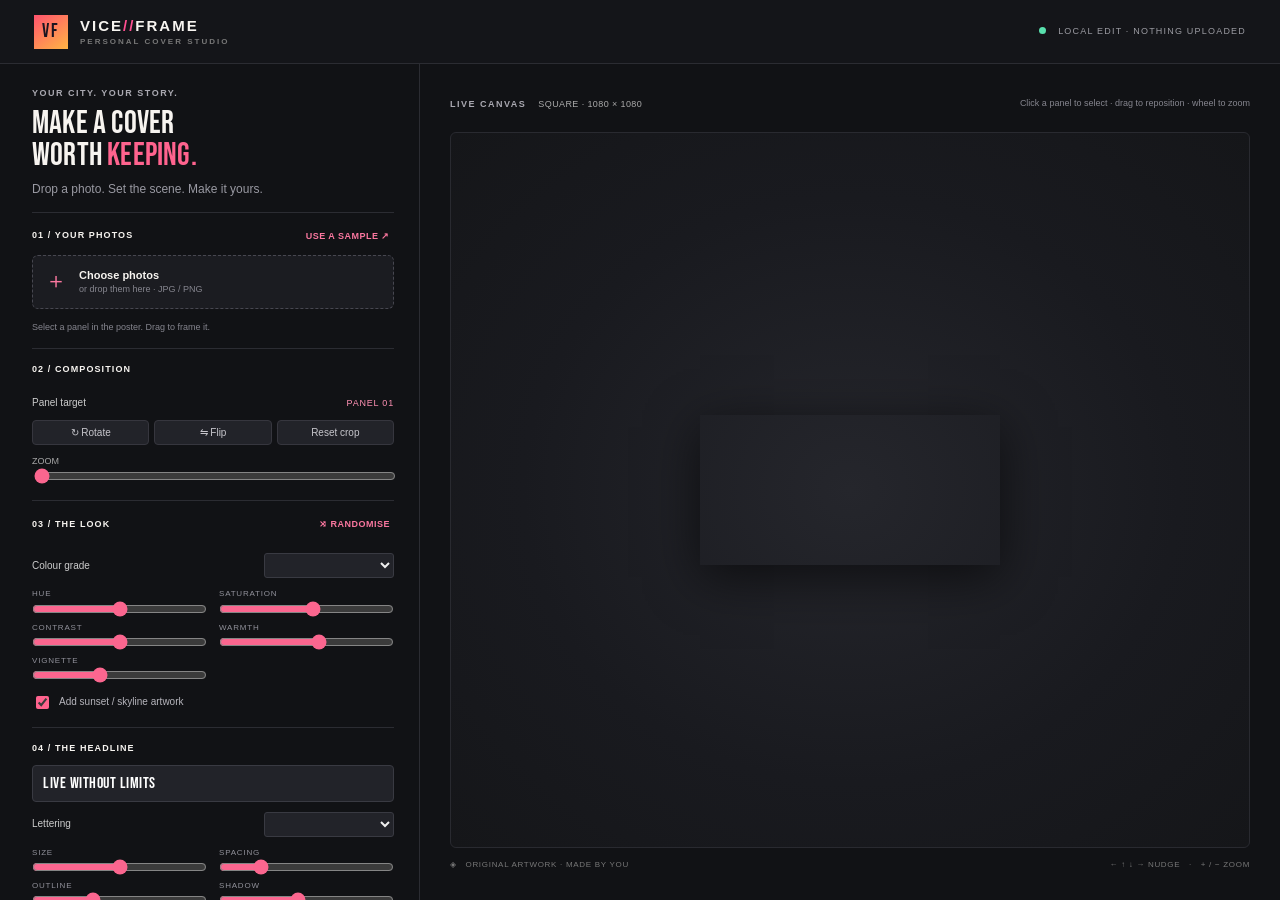
==== app/index.html @ 8dbe3e17 "Build offline Vice Frame cover art studio" ====
<!doctype html>
<html lang="en"><head><meta charset="utf-8"><meta name="viewport" content="width=device-width,initial-scale=1"><title>VICE//FRAME — Cover Studio</title><link rel="stylesheet" href="style.css"><link rel="preload" href="fonts/Anton-Regular.ttf" as="font" type="font/ttf" crossorigin><script type="module" src="src/main.js"></script></head><body><header class="top"><a class="brand"><span class="mark">VF</span><span>VICE<span class="slash">//</span>FRAME<small>PERSONAL COVER STUDIO</small></span></a><div class="topnote"><i></i> LOCAL EDIT · NOTHING UPLOADED</div></header><main class="workspace"><aside class="sidebar"><div class="intro"><div class="eyebrow">YOUR CITY. YOUR STORY.</div><h1>Make a cover<br>worth <em>keeping.</em></h1><p>Drop a photo. Set the scene. Make it yours.</p></div><section class="block photos"><div class="blocktitle"><span>01 / YOUR PHOTOS</span><button id="samples" class="textbtn">USE A SAMPLE ↗</button></div><label class="drop" id="drop"><input id="files" type="file" accept="image/*" multiple><span class="plus">＋</span><span><b>Choose photos</b><small>or drop them here · JPG / PNG</small></span></label><div id="photoList" class="photo-list"></div><div class="tiny">Select a panel in the poster. Drag to frame it.</div></section><section class="block"><div class="blocktitle"><span>02 / COMPOSITION</span></div><div class="seg" id="layouts"></div><div class="row"><label>Panel target</label><span id="selectedName">PANEL 01</span></div><div class="buttonrow"><button id="rotate">↻ Rotate</button><button id="flip">⇋ Flip</button><button id="resetCrop">Reset crop</button></div><label class="sliderlabel">ZOOM <output id="zoomOut"></output><input id="zoom" type="range" min="1" max="3" step=".01" value="1"></label></section><section class="block"><div class="blocktitle"><span>03 / THE LOOK</span><button id="random" class="textbtn">⤨ RANDOMISE</button></div><div id="looks" class="lookgrid"></div><div class="row"><label>Colour grade</label><select id="grade"></select></div><div class="tweakgrid"><label>HUE<input id="hue" type="range" min="-30" max="30" value="0"></label><label>SATURATION<input id="saturation" type="range" min="50" max="180" value="120"></label><label>CONTRAST<input id="contrast" type="range" min="70" max="150" value="110"></label><label>WARMTH<input id="warmth" type="range" min="-50" max="50" value="8"></label><label>VIGNETTE<input id="vignette" type="range" min="0" max="100" value="38"></label></div><label class="check"><input id="decor" type="checkbox" checked> Add sunset / skyline artwork</label></section><section class="block captionblock"><div class="blocktitle"><span>04 / THE HEADLINE</span></div><input id="caption" class="captioninput" value="LIVE WITHOUT LIMITS" maxlength="38" aria-label="Cover caption"><div class="row"><label>Lettering</label><select id="lettering"></select></div><div class="tweakgrid"><label>SIZE<input id="capSize" type="range" min="4" max="14" value="9"></label><label>SPACING<input id="spacing" type="range" min="0" max="14" value="3"></label><label>OUTLINE<input id="outline" type="range" min="0" max="12" value="4"></label><label>SHADOW<input id="shadow" type="range" min="0" max="18" value="8"></label><label>HEIGHT<input id="capY" type="range" min="75" max="96" value="87"></label></div></section><section class="block finalrow"><label>EXPORT SIZE<select id="size"></select></label><button id="download" class="download">↓ &nbsp; DOWNLOAD PNG</button><button id="resetAll" class="reset">Reset everything</button></section></aside><section class="stage"><div class="stagehead"><div><span class="eyebrow">LIVE CANVAS</span><span id="ratio" class="ratio">SQUARE · 1080 × 1080</span></div><div class="hint" id="hint">Click a panel to select · drag to reposition · wheel to zoom</div></div><div class="canvaswrap"><canvas id="poster" aria-label="Poster preview"></canvas><div id="toast" role="status"></div></div><div class="stagefoot"><span>◈ &nbsp; ORIGINAL ARTWORK · MADE BY YOU</span><span>← ↑ ↓ → NUDGE &nbsp; · &nbsp; + / − ZOOM</span></div></section></main></body></html>
---- app/style.css ----
@font-face{font-family:Anton;src:url('fonts/BebasNeue-Regular.ttf')}*{box-sizing:border-box} :root{--bg:#111215;--panel:#191a1f;--line:#2b2c32;--muted:#85858e;--white:#f7f4f0;--pink:#ff4f91;--cyan:#4de4e9}body{margin:0;background:var(--bg);color:var(--white);font:13px/1.4 Inter,Arial,sans-serif}.top{height:64px;border-bottom:1px solid var(--line);display:flex;align-items:center;justify-content:space-between;padding:0 34px;background:#141519}.brand{display:flex;gap:12px;align-items:center;font-weight:900;letter-spacing:2px;font-size:15px}.brand small{display:block;color:#777;font-size:8px;letter-spacing:2px}.mark{display:grid;place-items:center;width:34px;height:34px;background:linear-gradient(145deg,#ff536e,#ffb544);color:#1a1420;font:19px Anton}.slash{color:var(--pink)}.topnote{font-size:9px;letter-spacing:1.2px;color:#9b9ba2}.topnote i{display:inline-block;width:7px;height:7px;background:#58e0ad;border-radius:50%;margin-right:8px}.workspace{display:grid;grid-template-columns:420px 1fr;max-width:1600px;margin:auto;min-height:calc(100vh - 64px)}.sidebar{padding:23px 25px 35px 32px;border-right:1px solid var(--line);height:calc(100vh - 64px);overflow:auto;scrollbar-width:thin;scrollbar-color:#43434a transparent}.intro{padding-bottom:14px}.eyebrow{font-size:9px;color:#aaa9b1;letter-spacing:1.5px;font-weight:700}.intro h1{font:32px/1.02 Anton,sans-serif;letter-spacing:.2px;margin:8px 0}.intro h1 em{font-style:normal;color:#ff638e}.intro p{margin:8px 0 0;color:#9999a2;font-size:12px}.block{padding:14px 0 15px;border-top:1px solid var(--line)}.blocktitle,.row,.stagehead,.stagefoot{display:flex;justify-content:space-between;align-items:center}.blocktitle{font-size:9px;letter-spacing:1.1px;font-weight:800;margin-bottom:10px}.textbtn{border:0;background:none;color:#fa779f;font-size:9px;font-weight:bold;letter-spacing:.5px;padding:4px;cursor:pointer}.drop{height:54px;border:1px dashed #474750;border-radius:6px;display:flex;align-items:center;gap:12px;padding:7px 12px;cursor:pointer;background:#1b1c21}.drop:hover{border-color:#fa779f}.drop input{display:none}.plus{font-size:22px;color:#fa779f}.drop b,.drop small{display:block}.drop b{font-size:11px}.drop small,.tiny{color:#85858e;font-size:9px}.tiny{margin-top:6px}.photo-list{display:flex;gap:5px;flex-wrap:wrap;margin-top:6px}.photo-chip{border:1px solid #404048;background:#23242a;color:#ddd;border-radius:3px;font-size:9px;padding:4px 7px;cursor:pointer}.photo-chip.active{border-color:#ff638e;color:#ff9abb}.seg{display:flex;gap:5px}.seg button,.buttonrow button{border:1px solid #36363e;background:#222329;color:#c7c6cc;border-radius:4px;padding:7px 9px;font-size:10px;cursor:pointer}.seg button{flex:1}.seg button.active{background:#4b2236;border-color:#f16a93;color:#fff}.row{margin:10px 0;color:#ccc;font-size:10px}.row span{font-size:9px;color:#ff91b4;letter-spacing:.8px}.buttonrow{display:flex;gap:5px}.buttonrow button{flex:1;padding:6px 3px}.sliderlabel{display:block;font-size:9px;color:#aaa;margin-top:10px}.sliderlabel output{float:right;color:#ff9abb}input[type=range]{display:block;width:100%;height:14px;accent-color:#fb668f;cursor:pointer}select{border:1px solid #393a42;background:#222329;color:#eee;border-radius:3px;padding:5px 7px;font-size:10px;min-width:130px}.lookgrid{display:grid;grid-template-columns:repeat(4,1fr);gap:5px}.look{height:37px;border:1px solid #393a42;border-radius:4px;color:white;font-size:9px;font-weight:bold;cursor:pointer;text-shadow:0 1px 4px #111}.look.active{outline:1px solid #ff6996}.look:nth-child(1){background:linear-gradient(135deg,#f9a34d,#ef477b,#542d75)}.look:nth-child(2){background:linear-gradient(135deg,#ffa674,#bd5f76,#272d55)}.look:nth-child(3){background:linear-gradient(135deg,#0d2840,#9e3c85,#26c9cf)}.look:nth-child(4){background:linear-gradient(135deg,#a7e246,#ffd34d,#ee4668)}.tweakgrid{display:grid;grid-template-columns:1fr 1fr;gap:4px 12px;margin-top:8px}.tweakgrid label{font-size:8px;color:#91919a;letter-spacing:.8px}.tweakgrid input{margin:2px 0}.check{display:flex;align-items:center;gap:7px;color:#b6b5bc;font-size:10px;margin-top:9px}.check input{accent-color:#ff638e}.captioninput{width:100%;border:1px solid #393a42;background:#222329;color:white;padding:8px 10px;font:16px Anton;letter-spacing:.5px;border-radius:4px}.finalrow{display:grid;grid-template-columns:1fr 1.5fr;gap:8px;align-items:end}.finalrow label{font-size:8px;color:#aaa;letter-spacing:1px}.finalrow select{display:block;margin-top:4px;width:100%}.download{height:34px;border:0;border-radius:4px;background:linear-gradient(100deg,#ff4b85,#ff8d68);color:#170f17;font-size:10px;letter-spacing:.5px;font-weight:900;cursor:pointer}.reset{grid-column:1/-1;justify-self:center;background:none;border:0;color:#777;font-size:9px;cursor:pointer}.stage{padding:22px 30px 18px;display:flex;flex-direction:column;min-width:0}.stagehead{height:34px;margin-bottom:12px}.ratio{margin-left:12px;color:#aaa;font-size:9px;letter-spacing:.4px}.hint{font-size:9px;color:#85858e}.canvaswrap{flex:1;min-height:300px;display:grid;place-items:center;position:relative;background:radial-gradient(ellipse,#25262c 0,#191a1f 58%,#151619 100%);border:1px solid #292a30;border-radius:6px;overflow:hidden;padding:14px}canvas{display:block;max-width:100%;max-height:100%;box-shadow:0 12px 48px #0009;cursor:crosshair}#toast{position:absolute;bottom:20px;left:50%;transform:translateX(-50%);background:#22232a;border:1px solid #444;border-radius:4px;padding:7px 12px;color:#e9d4df;font-size:10px;opacity:0;transition:opacity .2s;pointer-events:none}#toast.show{opacity:1}.stagefoot{height:34px;color:#777;font-size:8px;letter-spacing:.7px}@media(max-width:900px){.workspace{grid-template-columns:360px 1fr}.sidebar{padding:18px}.stage{padding:16px}}@media(max-width:700px){.top{padding:0 15px}.workspace{display:flex;flex-direction:column}.sidebar{height:auto;overflow:visible;border-right:0}.stage{height:70vh;min-height:420px}.topnote{font-size:8px}}
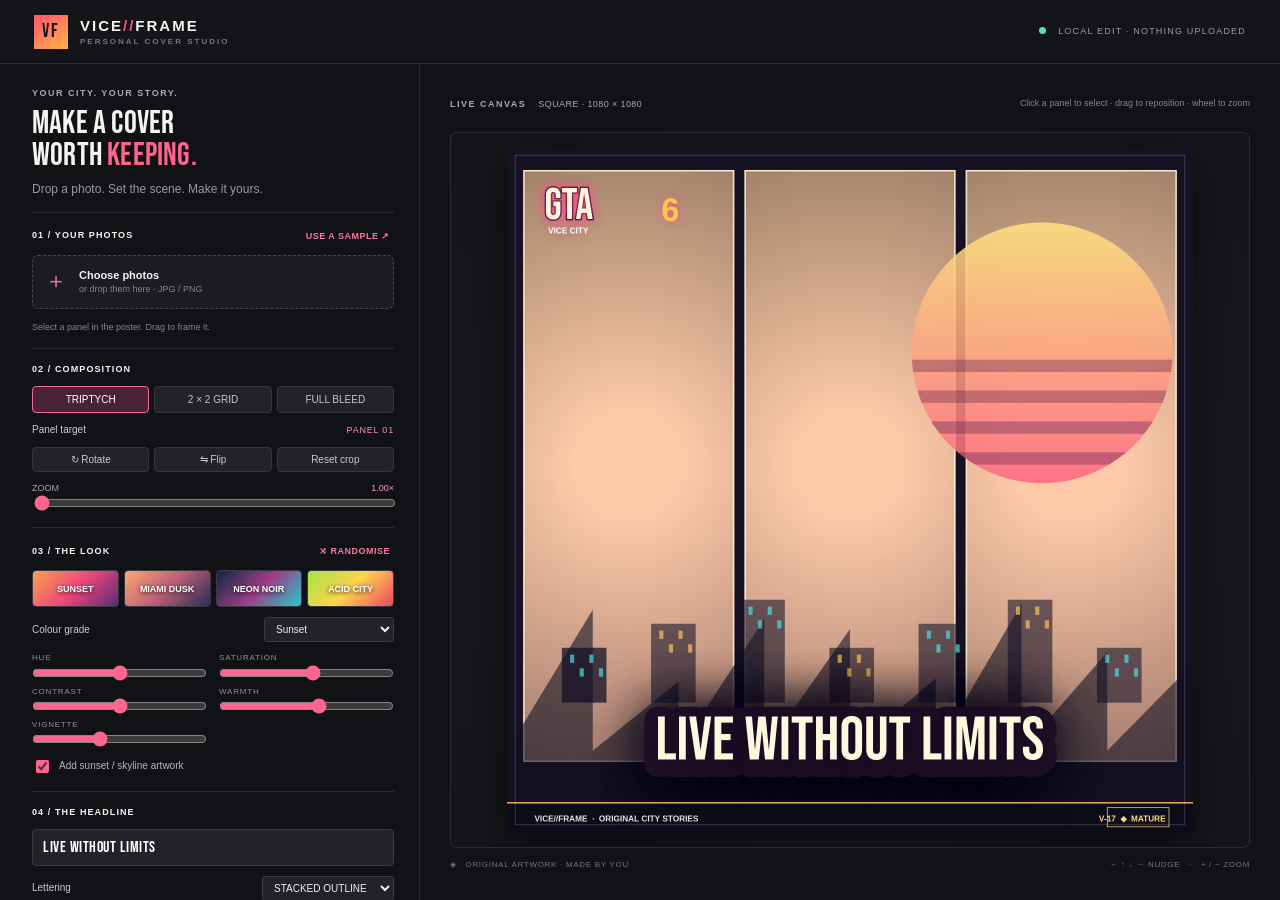
==== commit dcaf21af: "Fix and verify Vice Frame editor" ====
--- a/app/index.html
+++ b/app/index.html
@@ -1,2 +1,191 @@
 <!doctype html>
-<html lang="en"><head><meta charset="utf-8"><meta name="viewport" content="width=device-width,initial-scale=1"><title>VICE//FRAME — Cover Studio</title><link rel="stylesheet" href="style.css"><link rel="preload" href="fonts/Anton-Regular.ttf" as="font" type="font/ttf" crossorigin><script type="module" src="src/main.js"></script></head><body><header class="top"><a class="brand"><span class="mark">VF</span><span>VICE<span class="slash">//</span>FRAME<small>PERSONAL COVER STUDIO</small></span></a><div class="topnote"><i></i> LOCAL EDIT · NOTHING UPLOADED</div></header><main class="workspace"><aside class="sidebar"><div class="intro"><div class="eyebrow">YOUR CITY. YOUR STORY.</div><h1>Make a cover<br>worth <em>keeping.</em></h1><p>Drop a photo. Set the scene. Make it yours.</p></div><section class="block photos"><div class="blocktitle"><span>01 / YOUR PHOTOS</span><button id="samples" class="textbtn">USE A SAMPLE ↗</button></div><label class="drop" id="drop"><input id="files" type="file" accept="image/*" multiple><span class="plus">＋</span><span><b>Choose photos</b><small>or drop them here · JPG / PNG</small></span></label><div id="photoList" class="photo-list"></div><div class="tiny">Select a panel in the poster. Drag to frame it.</div></section><section class="block"><div class="blocktitle"><span>02 / COMPOSITION</span></div><div class="seg" id="layouts"></div><div class="row"><label>Panel target</label><span id="selectedName">PANEL 01</span></div><div class="buttonrow"><button id="rotate">↻ Rotate</button><button id="flip">⇋ Flip</button><button id="resetCrop">Reset crop</button></div><label class="sliderlabel">ZOOM <output id="zoomOut"></output><input id="zoom" type="range" min="1" max="3" step=".01" value="1"></label></section><section class="block"><div class="blocktitle"><span>03 / THE LOOK</span><button id="random" class="textbtn">⤨ RANDOMISE</button></div><div id="looks" class="lookgrid"></div><div class="row"><label>Colour grade</label><select id="grade"></select></div><div class="tweakgrid"><label>HUE<input id="hue" type="range" min="-30" max="30" value="0"></label><label>SATURATION<input id="saturation" type="range" min="50" max="180" value="120"></label><label>CONTRAST<input id="contrast" type="range" min="70" max="150" value="110"></label><label>WARMTH<input id="warmth" type="range" min="-50" max="50" value="8"></label><label>VIGNETTE<input id="vignette" type="range" min="0" max="100" value="38"></label></div><label class="check"><input id="decor" type="checkbox" checked> Add sunset / skyline artwork</label></section><section class="block captionblock"><div class="blocktitle"><span>04 / THE HEADLINE</span></div><input id="caption" class="captioninput" value="LIVE WITHOUT LIMITS" maxlength="38" aria-label="Cover caption"><div class="row"><label>Lettering</label><select id="lettering"></select></div><div class="tweakgrid"><label>SIZE<input id="capSize" type="range" min="4" max="14" value="9"></label><label>SPACING<input id="spacing" type="range" min="0" max="14" value="3"></label><label>OUTLINE<input id="outline" type="range" min="0" max="12" value="4"></label><label>SHADOW<input id="shadow" type="range" min="0" max="18" value="8"></label><label>HEIGHT<input id="capY" type="range" min="75" max="96" value="87"></label></div></section><section class="block finalrow"><label>EXPORT SIZE<select id="size"></select></label><button id="download" class="download">↓ &nbsp; DOWNLOAD PNG</button><button id="resetAll" class="reset">Reset everything</button></section></aside><section class="stage"><div class="stagehead"><div><span class="eyebrow">LIVE CANVAS</span><span id="ratio" class="ratio">SQUARE · 1080 × 1080</span></div><div class="hint" id="hint">Click a panel to select · drag to reposition · wheel to zoom</div></div><div class="canvaswrap"><canvas id="poster" aria-label="Poster preview"></canvas><div id="toast" role="status"></div></div><div class="stagefoot"><span>◈ &nbsp; ORIGINAL ARTWORK · MADE BY YOU</span><span>← ↑ ↓ → NUDGE &nbsp; · &nbsp; + / − ZOOM</span></div></section></main></body></html>+<html lang="en">
+  <head>
+    <meta charset="utf-8" />
+    <meta name="viewport" content="width=device-width,initial-scale=1" />
+    <title>VICE//FRAME — Cover Studio</title>
+    <link rel="stylesheet" href="style.css" />
+    <script type="module" src="src/main.js"></script>
+  </head>
+  <body>
+    <header class="top">
+      <a class="brand"
+        ><span class="mark">VF</span
+        ><span
+          >VICE<span class="slash">//</span>FRAME<small
+            >PERSONAL COVER STUDIO</small
+          ></span
+        ></a
+      >
+      <div class="topnote"><i></i> LOCAL EDIT · NOTHING UPLOADED</div>
+    </header>
+    <main class="workspace">
+      <aside class="sidebar">
+        <div class="intro">
+          <div class="eyebrow">YOUR CITY. YOUR STORY.</div>
+          <h1>Make a cover<br />worth <em>keeping.</em></h1>
+          <p>Drop a photo. Set the scene. Make it yours.</p>
+        </div>
+        <section class="block photos">
+          <div class="blocktitle">
+            <span>01 / YOUR PHOTOS</span
+            ><button id="samples" class="textbtn">USE A SAMPLE ↗</button>
+          </div>
+          <label class="drop" id="drop"
+            ><input id="files" type="file" accept="image/*" multiple /><span
+              class="plus"
+              >＋</span
+            ><span
+              ><b>Choose photos</b
+              ><small>or drop them here · JPG / PNG</small></span
+            ></label
+          >
+          <div id="photoList" class="photo-list"></div>
+          <div class="tiny">
+            Select a panel in the poster. Drag to frame it.
+          </div>
+        </section>
+        <section class="block">
+          <div class="blocktitle"><span>02 / COMPOSITION</span></div>
+          <div class="seg" id="layouts"></div>
+          <div class="row">
+            <label>Panel target</label><span id="selectedName">PANEL 01</span>
+          </div>
+          <div class="buttonrow">
+            <button id="rotate">↻ Rotate</button
+            ><button id="flip">⇋ Flip</button
+            ><button id="resetCrop">Reset crop</button>
+          </div>
+          <label class="sliderlabel"
+            >ZOOM <output id="zoomOut"></output
+            ><input id="zoom" type="range" min="1" max="3" step=".01" value="1"
+          /></label>
+        </section>
+        <section class="block">
+          <div class="blocktitle">
+            <span>03 / THE LOOK</span
+            ><button id="random" class="textbtn">⤨ RANDOMISE</button>
+          </div>
+          <div id="looks" class="lookgrid"></div>
+          <div class="row">
+            <label>Colour grade</label
+            ><select id="grade"></select>
+          </div>
+          <div class="tweakgrid">
+            <label
+              >HUE<input
+                id="hue"
+                type="range"
+                min="-30"
+                max="30"
+                value="0" /></label
+            ><label
+              >SATURATION<input
+                id="saturation"
+                type="range"
+                min="50"
+                max="180"
+                value="120" /></label
+            ><label
+              >CONTRAST<input
+                id="contrast"
+                type="range"
+                min="70"
+                max="150"
+                value="110" /></label
+            ><label
+              >WARMTH<input
+                id="warmth"
+                type="range"
+                min="-50"
+                max="50"
+                value="8" /></label
+            ><label
+              >VIGNETTE<input
+                id="vignette"
+                type="range"
+                min="0"
+                max="100"
+                value="38"
+            /></label>
+          </div>
+          <label class="check"
+            ><input id="decor" type="checkbox" checked /> Add sunset / skyline
+            artwork</label
+          >
+        </section>
+        <section class="block captionblock">
+          <div class="blocktitle"><span>04 / THE HEADLINE</span></div>
+          <input
+            id="caption"
+            class="captioninput"
+            value="LIVE WITHOUT LIMITS"
+            maxlength="38"
+            aria-label="Cover caption"
+          />
+          <div class="row">
+            <label>Lettering</label
+            ><select id="lettering"></select>
+          </div>
+          <div class="tweakgrid">
+            <label
+              >SIZE<input
+                id="capSize"
+                type="range"
+                min="4"
+                max="14"
+                value="9" /></label
+            ><label
+              >SPACING<input
+                id="spacing"
+                type="range"
+                min="0"
+                max="14"
+                value="3" /></label
+            ><label
+              >OUTLINE<input
+                id="outline"
+                type="range"
+                min="0"
+                max="12"
+                value="4" /></label
+            ><label
+              >SHADOW<input
+                id="shadow"
+                type="range"
+                min="0"
+                max="18"
+                value="8" /></label
+            ><label
+              >HEIGHT<input id="capY" type="range" min="75" max="96" value="87"
+            /></label>
+          </div>
+        </section>
+        <section class="block finalrow">
+          <label>EXPORT SIZE<select id="size"></select></label
+          ><button id="download" class="download">↓ &nbsp; DOWNLOAD PNG</button
+          ><button id="resetAll" class="reset">Reset everything</button>
+        </section>
+      </aside>
+      <section class="stage">
+        <div class="stagehead">
+          <div>
+            <span class="eyebrow">LIVE CANVAS</span
+            ><span id="ratio" class="ratio">SQUARE · 1080 × 1080</span>
+          </div>
+          <div class="hint" id="hint">
+            Click a panel to select · drag to reposition · wheel to zoom
+          </div>
+        </div>
+        <div class="canvaswrap">
+          <canvas id="poster" aria-label="Poster preview"></canvas>
+          <div id="toast" role="status"></div>
+        </div>
+        <div class="stagefoot">
+          <span>◈ &nbsp; ORIGINAL ARTWORK · MADE BY YOU</span
+          ><span>← ↑ ↓ → NUDGE &nbsp; · &nbsp; + / − ZOOM</span>
+        </div>
+      </section>
+    </main>
+  </body>
+</html>
--- a/app/style.css
+++ b/app/style.css
@@ -1 +1,458 @@
-@font-face{font-family:Anton;src:url('fonts/BebasNeue-Regular.ttf')}*{box-sizing:border-box} :root{--bg:#111215;--panel:#191a1f;--line:#2b2c32;--muted:#85858e;--white:#f7f4f0;--pink:#ff4f91;--cyan:#4de4e9}body{margin:0;background:var(--bg);color:var(--white);font:13px/1.4 Inter,Arial,sans-serif}.top{height:64px;border-bottom:1px solid var(--line);display:flex;align-items:center;justify-content:space-between;padding:0 34px;background:#141519}.brand{display:flex;gap:12px;align-items:center;font-weight:900;letter-spacing:2px;font-size:15px}.brand small{display:block;color:#777;font-size:8px;letter-spacing:2px}.mark{display:grid;place-items:center;width:34px;height:34px;background:linear-gradient(145deg,#ff536e,#ffb544);color:#1a1420;font:19px Anton}.slash{color:var(--pink)}.topnote{font-size:9px;letter-spacing:1.2px;color:#9b9ba2}.topnote i{display:inline-block;width:7px;height:7px;background:#58e0ad;border-radius:50%;margin-right:8px}.workspace{display:grid;grid-template-columns:420px 1fr;max-width:1600px;margin:auto;min-height:calc(100vh - 64px)}.sidebar{padding:23px 25px 35px 32px;border-right:1px solid var(--line);height:calc(100vh - 64px);overflow:auto;scrollbar-width:thin;scrollbar-color:#43434a transparent}.intro{padding-bottom:14px}.eyebrow{font-size:9px;color:#aaa9b1;letter-spacing:1.5px;font-weight:700}.intro h1{font:32px/1.02 Anton,sans-serif;letter-spacing:.2px;margin:8px 0}.intro h1 em{font-style:normal;color:#ff638e}.intro p{margin:8px 0 0;color:#9999a2;font-size:12px}.block{padding:14px 0 15px;border-top:1px solid var(--line)}.blocktitle,.row,.stagehead,.stagefoot{display:flex;justify-content:space-between;align-items:center}.blocktitle{font-size:9px;letter-spacing:1.1px;font-weight:800;margin-bottom:10px}.textbtn{border:0;background:none;color:#fa779f;font-size:9px;font-weight:bold;letter-spacing:.5px;padding:4px;cursor:pointer}.drop{height:54px;border:1px dashed #474750;border-radius:6px;display:flex;align-items:center;gap:12px;padding:7px 12px;cursor:pointer;background:#1b1c21}.drop:hover{border-color:#fa779f}.drop input{display:none}.plus{font-size:22px;color:#fa779f}.drop b,.drop small{display:block}.drop b{font-size:11px}.drop small,.tiny{color:#85858e;font-size:9px}.tiny{margin-top:6px}.photo-list{display:flex;gap:5px;flex-wrap:wrap;margin-top:6px}.photo-chip{border:1px solid #404048;background:#23242a;color:#ddd;border-radius:3px;font-size:9px;padding:4px 7px;cursor:pointer}.photo-chip.active{border-color:#ff638e;color:#ff9abb}.seg{display:flex;gap:5px}.seg button,.buttonrow button{border:1px solid #36363e;background:#222329;color:#c7c6cc;border-radius:4px;padding:7px 9px;font-size:10px;cursor:pointer}.seg button{flex:1}.seg button.active{background:#4b2236;border-color:#f16a93;color:#fff}.row{margin:10px 0;color:#ccc;font-size:10px}.row span{font-size:9px;color:#ff91b4;letter-spacing:.8px}.buttonrow{display:flex;gap:5px}.buttonrow button{flex:1;padding:6px 3px}.sliderlabel{display:block;font-size:9px;color:#aaa;margin-top:10px}.sliderlabel output{float:right;color:#ff9abb}input[type=range]{display:block;width:100%;height:14px;accent-color:#fb668f;cursor:pointer}select{border:1px solid #393a42;background:#222329;color:#eee;border-radius:3px;padding:5px 7px;font-size:10px;min-width:130px}.lookgrid{display:grid;grid-template-columns:repeat(4,1fr);gap:5px}.look{height:37px;border:1px solid #393a42;border-radius:4px;color:white;font-size:9px;font-weight:bold;cursor:pointer;text-shadow:0 1px 4px #111}.look.active{outline:1px solid #ff6996}.look:nth-child(1){background:linear-gradient(135deg,#f9a34d,#ef477b,#542d75)}.look:nth-child(2){background:linear-gradient(135deg,#ffa674,#bd5f76,#272d55)}.look:nth-child(3){background:linear-gradient(135deg,#0d2840,#9e3c85,#26c9cf)}.look:nth-child(4){background:linear-gradient(135deg,#a7e246,#ffd34d,#ee4668)}.tweakgrid{display:grid;grid-template-columns:1fr 1fr;gap:4px 12px;margin-top:8px}.tweakgrid label{font-size:8px;color:#91919a;letter-spacing:.8px}.tweakgrid input{margin:2px 0}.check{display:flex;align-items:center;gap:7px;color:#b6b5bc;font-size:10px;margin-top:9px}.check input{accent-color:#ff638e}.captioninput{width:100%;border:1px solid #393a42;background:#222329;color:white;padding:8px 10px;font:16px Anton;letter-spacing:.5px;border-radius:4px}.finalrow{display:grid;grid-template-columns:1fr 1.5fr;gap:8px;align-items:end}.finalrow label{font-size:8px;color:#aaa;letter-spacing:1px}.finalrow select{display:block;margin-top:4px;width:100%}.download{height:34px;border:0;border-radius:4px;background:linear-gradient(100deg,#ff4b85,#ff8d68);color:#170f17;font-size:10px;letter-spacing:.5px;font-weight:900;cursor:pointer}.reset{grid-column:1/-1;justify-self:center;background:none;border:0;color:#777;font-size:9px;cursor:pointer}.stage{padding:22px 30px 18px;display:flex;flex-direction:column;min-width:0}.stagehead{height:34px;margin-bottom:12px}.ratio{margin-left:12px;color:#aaa;font-size:9px;letter-spacing:.4px}.hint{font-size:9px;color:#85858e}.canvaswrap{flex:1;min-height:300px;display:grid;place-items:center;position:relative;background:radial-gradient(ellipse,#25262c 0,#191a1f 58%,#151619 100%);border:1px solid #292a30;border-radius:6px;overflow:hidden;padding:14px}canvas{display:block;max-width:100%;max-height:100%;box-shadow:0 12px 48px #0009;cursor:crosshair}#toast{position:absolute;bottom:20px;left:50%;transform:translateX(-50%);background:#22232a;border:1px solid #444;border-radius:4px;padding:7px 12px;color:#e9d4df;font-size:10px;opacity:0;transition:opacity .2s;pointer-events:none}#toast.show{opacity:1}.stagefoot{height:34px;color:#777;font-size:8px;letter-spacing:.7px}@media(max-width:900px){.workspace{grid-template-columns:360px 1fr}.sidebar{padding:18px}.stage{padding:16px}}@media(max-width:700px){.top{padding:0 15px}.workspace{display:flex;flex-direction:column}.sidebar{height:auto;overflow:visible;border-right:0}.stage{height:70vh;min-height:420px}.topnote{font-size:8px}}+@font-face {
+  font-family: Anton;
+  src: url("fonts/BebasNeue-Regular.ttf");
+}
+* {
+  box-sizing: border-box;
+}
+:root {
+  --bg: #111215;
+  --panel: #191a1f;
+  --line: #2b2c32;
+  --muted: #85858e;
+  --white: #f7f4f0;
+  --pink: #ff4f91;
+  --cyan: #4de4e9;
+}
+body {
+  margin: 0;
+  background: var(--bg);
+  color: var(--white);
+  font:
+    13px/1.4 Inter,
+    Arial,
+    sans-serif;
+}
+.top {
+  height: 64px;
+  border-bottom: 1px solid var(--line);
+  display: flex;
+  align-items: center;
+  justify-content: space-between;
+  padding: 0 34px;
+  background: #141519;
+}
+.brand {
+  display: flex;
+  gap: 12px;
+  align-items: center;
+  font-weight: 900;
+  letter-spacing: 2px;
+  font-size: 15px;
+}
+.brand small {
+  display: block;
+  color: #777;
+  font-size: 8px;
+  letter-spacing: 2px;
+}
+.mark {
+  display: grid;
+  place-items: center;
+  width: 34px;
+  height: 34px;
+  background: linear-gradient(145deg, #ff536e, #ffb544);
+  color: #1a1420;
+  font: 19px Anton;
+}
+.slash {
+  color: var(--pink);
+}
+.topnote {
+  font-size: 9px;
+  letter-spacing: 1.2px;
+  color: #9b9ba2;
+}
+.topnote i {
+  display: inline-block;
+  width: 7px;
+  height: 7px;
+  background: #58e0ad;
+  border-radius: 50%;
+  margin-right: 8px;
+}
+.workspace {
+  display: grid;
+  grid-template-columns: 420px 1fr;
+  max-width: 1600px;
+  margin: auto;
+  min-height: calc(100vh - 64px);
+}
+.sidebar {
+  padding: 23px 25px 35px 32px;
+  border-right: 1px solid var(--line);
+  height: calc(100vh - 64px);
+  overflow: auto;
+  scrollbar-width: thin;
+  scrollbar-color: #43434a transparent;
+}
+.intro {
+  padding-bottom: 14px;
+}
+.eyebrow {
+  font-size: 9px;
+  color: #aaa9b1;
+  letter-spacing: 1.5px;
+  font-weight: 700;
+}
+.intro h1 {
+  font:
+    32px/1.02 Anton,
+    sans-serif;
+  letter-spacing: 0.2px;
+  margin: 8px 0;
+}
+.intro h1 em {
+  font-style: normal;
+  color: #ff638e;
+}
+.intro p {
+  margin: 8px 0 0;
+  color: #9999a2;
+  font-size: 12px;
+}
+.block {
+  padding: 14px 0 15px;
+  border-top: 1px solid var(--line);
+}
+.blocktitle,
+.row,
+.stagehead,
+.stagefoot {
+  display: flex;
+  justify-content: space-between;
+  align-items: center;
+}
+.blocktitle {
+  font-size: 9px;
+  letter-spacing: 1.1px;
+  font-weight: 800;
+  margin-bottom: 10px;
+}
+.textbtn {
+  border: 0;
+  background: none;
+  color: #fa779f;
+  font-size: 9px;
+  font-weight: bold;
+  letter-spacing: 0.5px;
+  padding: 4px;
+  cursor: pointer;
+}
+.drop {
+  height: 54px;
+  border: 1px dashed #474750;
+  border-radius: 6px;
+  display: flex;
+  align-items: center;
+  gap: 12px;
+  padding: 7px 12px;
+  cursor: pointer;
+  background: #1b1c21;
+}
+.drop:hover {
+  border-color: #fa779f;
+}
+.drop input {
+  display: none;
+}
+.plus {
+  font-size: 22px;
+  color: #fa779f;
+}
+.drop b,
+.drop small {
+  display: block;
+}
+.drop b {
+  font-size: 11px;
+}
+.drop small,
+.tiny {
+  color: #85858e;
+  font-size: 9px;
+}
+.tiny {
+  margin-top: 6px;
+}
+.photo-list {
+  display: flex;
+  gap: 5px;
+  flex-wrap: wrap;
+  margin-top: 6px;
+}
+.photo-chip {
+  border: 1px solid #404048;
+  background: #23242a;
+  color: #ddd;
+  border-radius: 3px;
+  font-size: 9px;
+  padding: 4px 7px;
+  cursor: pointer;
+}
+.photo-chip.active {
+  border-color: #ff638e;
+  color: #ff9abb;
+}
+.seg {
+  display: flex;
+  gap: 5px;
+}
+.seg button,
+.buttonrow button {
+  border: 1px solid #36363e;
+  background: #222329;
+  color: #c7c6cc;
+  border-radius: 4px;
+  padding: 7px 9px;
+  font-size: 10px;
+  cursor: pointer;
+}
+.seg button {
+  flex: 1;
+}
+.seg button.active {
+  background: #4b2236;
+  border-color: #f16a93;
+  color: #fff;
+}
+.row {
+  margin: 10px 0;
+  color: #ccc;
+  font-size: 10px;
+}
+.row span {
+  font-size: 9px;
+  color: #ff91b4;
+  letter-spacing: 0.8px;
+}
+.buttonrow {
+  display: flex;
+  gap: 5px;
+}
+.buttonrow button {
+  flex: 1;
+  padding: 6px 3px;
+}
+.sliderlabel {
+  display: block;
+  font-size: 9px;
+  color: #aaa;
+  margin-top: 10px;
+}
+.sliderlabel output {
+  float: right;
+  color: #ff9abb;
+}
+input[type="range"] {
+  display: block;
+  width: 100%;
+  height: 14px;
+  accent-color: #fb668f;
+  cursor: pointer;
+}
+select {
+  border: 1px solid #393a42;
+  background: #222329;
+  color: #eee;
+  border-radius: 3px;
+  padding: 5px 7px;
+  font-size: 10px;
+  min-width: 130px;
+}
+.lookgrid {
+  display: grid;
+  grid-template-columns: repeat(4, 1fr);
+  gap: 5px;
+}
+.look {
+  height: 37px;
+  border: 1px solid #393a42;
+  border-radius: 4px;
+  color: white;
+  font-size: 9px;
+  font-weight: bold;
+  cursor: pointer;
+  text-shadow: 0 1px 4px #111;
+}
+.look.active {
+  outline: 1px solid #ff6996;
+}
+.look:nth-child(1) {
+  background: linear-gradient(135deg, #f9a34d, #ef477b, #542d75);
+}
+.look:nth-child(2) {
+  background: linear-gradient(135deg, #ffa674, #bd5f76, #272d55);
+}
+.look:nth-child(3) {
+  background: linear-gradient(135deg, #0d2840, #9e3c85, #26c9cf);
+}
+.look:nth-child(4) {
+  background: linear-gradient(135deg, #a7e246, #ffd34d, #ee4668);
+}
+.tweakgrid {
+  display: grid;
+  grid-template-columns: 1fr 1fr;
+  gap: 4px 12px;
+  margin-top: 8px;
+}
+.tweakgrid label {
+  font-size: 8px;
+  color: #91919a;
+  letter-spacing: 0.8px;
+}
+.tweakgrid input {
+  margin: 2px 0;
+}
+.check {
+  display: flex;
+  align-items: center;
+  gap: 7px;
+  color: #b6b5bc;
+  font-size: 10px;
+  margin-top: 9px;
+}
+.check input {
+  accent-color: #ff638e;
+}
+.captioninput {
+  width: 100%;
+  border: 1px solid #393a42;
+  background: #222329;
+  color: white;
+  padding: 8px 10px;
+  font: 16px Anton;
+  letter-spacing: 0.5px;
+  border-radius: 4px;
+}
+.finalrow {
+  display: grid;
+  grid-template-columns: 1fr 1.5fr;
+  gap: 8px;
+  align-items: end;
+}
+.finalrow label {
+  font-size: 8px;
+  color: #aaa;
+  letter-spacing: 1px;
+}
+.finalrow select {
+  display: block;
+  margin-top: 4px;
+  width: 100%;
+}
+.download {
+  height: 34px;
+  border: 0;
+  border-radius: 4px;
+  background: linear-gradient(100deg, #ff4b85, #ff8d68);
+  color: #170f17;
+  font-size: 10px;
+  letter-spacing: 0.5px;
+  font-weight: 900;
+  cursor: pointer;
+}
+.reset {
+  grid-column: 1/-1;
+  justify-self: center;
+  background: none;
+  border: 0;
+  color: #777;
+  font-size: 9px;
+  cursor: pointer;
+}
+.stage {
+  padding: 22px 30px 18px;
+  display: flex;
+  flex-direction: column;
+  min-width: 0;
+}
+.stagehead {
+  height: 34px;
+  margin-bottom: 12px;
+}
+.ratio {
+  margin-left: 12px;
+  color: #aaa;
+  font-size: 9px;
+  letter-spacing: 0.4px;
+}
+.hint {
+  font-size: 9px;
+  color: #85858e;
+}
+.canvaswrap {
+  flex: 1;
+  min-height: 300px;
+  display: grid;
+  place-items: center;
+  position: relative;
+  background: radial-gradient(ellipse, #25262c 0, #191a1f 58%, #151619 100%);
+  border: 1px solid #292a30;
+  border-radius: 6px;
+  overflow: hidden;
+  padding: 14px;
+}
+canvas {
+  display: block;
+  max-width: 100%;
+  max-height: 100%;
+  box-shadow: 0 12px 48px #0009;
+  cursor: crosshair;
+}
+#toast {
+  position: absolute;
+  bottom: 20px;
+  left: 50%;
+  transform: translateX(-50%);
+  background: #22232a;
+  border: 1px solid #444;
+  border-radius: 4px;
+  padding: 7px 12px;
+  color: #e9d4df;
+  font-size: 10px;
+  opacity: 0;
+  transition: opacity 0.2s;
+  pointer-events: none;
+}
+#toast.show {
+  opacity: 1;
+}
+.stagefoot {
+  height: 34px;
+  color: #777;
+  font-size: 8px;
+  letter-spacing: 0.7px;
+}
+@media (max-width: 900px) {
+  .workspace {
+    grid-template-columns: 360px 1fr;
+  }
+  .sidebar {
+    padding: 18px;
+  }
+  .stage {
+    padding: 16px;
+  }
+}
+@media (max-width: 700px) {
+  .top {
+    padding: 0 15px;
+  }
+  .workspace {
+    display: flex;
+    flex-direction: column;
+  }
+  .sidebar {
+    height: auto;
+    overflow: visible;
+    border-right: 0;
+  }
+  .stage {
+    height: 70vh;
+    min-height: 420px;
+  }
+  .topnote {
+    font-size: 8px;
+  }
+}
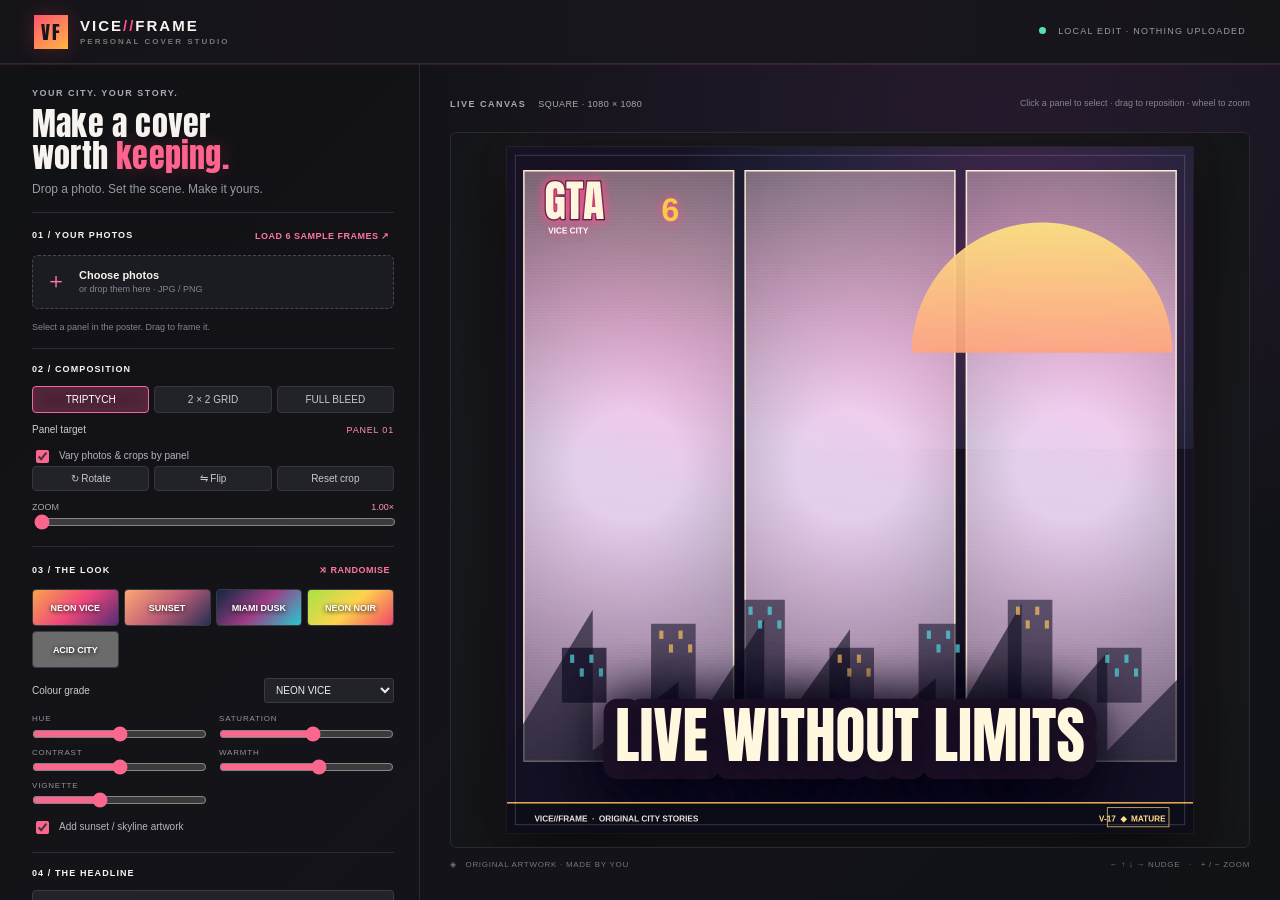
==== commit 42c51fda: "art: neon default look, Anton face, varied panel crops" ====
--- a/app/index.html
+++ b/app/index.html
@@ -29,7 +29,7 @@
         <section class="block photos">
           <div class="blocktitle">
             <span>01 / YOUR PHOTOS</span
-            ><button id="samples" class="textbtn">USE A SAMPLE ↗</button>
+            ><button id="samples" class="textbtn">LOAD 6 SAMPLE FRAMES ↗</button>
           </div>
           <label class="drop" id="drop"
             ><input id="files" type="file" accept="image/*" multiple /><span
@@ -51,6 +51,7 @@
           <div class="row">
             <label>Panel target</label><span id="selectedName">PANEL 01</span>
           </div>
+          <label class="check vary-check"><input id="varyPanels" type="checkbox" checked /> Vary photos &amp; crops by panel</label>
           <div class="buttonrow">
             <button id="rotate">↻ Rotate</button
             ><button id="flip">⇋ Flip</button
--- a/app/style.css
+++ b/app/style.css
@@ -1,6 +1,9 @@
 @font-face {
   font-family: Anton;
-  src: url("fonts/BebasNeue-Regular.ttf");
+  src: url("fonts/Anton.ttf") format("truetype");
+  font-weight: 400;
+  font-style: normal;
+  font-display: swap;
 }
 * {
   box-sizing: border-box;
@@ -13,6 +16,7 @@
   --white: #f7f4f0;
   --pink: #ff4f91;
   --cyan: #4de4e9;
+  color-scheme: dark;
 }
 body {
   margin: 0;
@@ -22,6 +26,7 @@
     13px/1.4 Inter,
     Arial,
     sans-serif;
+  background-image: radial-gradient(ellipse at 78% 12%, #251a2d 0, transparent 42%), linear-gradient(135deg, #111215, #141319 55%, #101216);
 }
 .top {
   height: 64px;
@@ -30,7 +35,8 @@
   align-items: center;
   justify-content: space-between;
   padding: 0 34px;
-  background: #141519;
+  background: linear-gradient(90deg, #151419, #19161e 65%, #151419);
+  box-shadow: 0 1px 0 #ff638e20;
 }
 .brand {
   display: flex;
@@ -54,6 +60,7 @@
   background: linear-gradient(145deg, #ff536e, #ffb544);
   color: #1a1420;
   font: 19px Anton;
+  box-shadow: 0 0 22px #ff536e35;
 }
 .slash {
   color: var(--pink);
@@ -105,6 +112,7 @@
 .intro h1 em {
   font-style: normal;
   color: #ff638e;
+  text-shadow: 0 0 22px #ff638e3a;
 }
 .intro p {
   margin: 8px 0 0;
@@ -152,6 +160,8 @@
 }
 .drop:hover {
   border-color: #fa779f;
+  background: #211c25;
+  box-shadow: 0 0 18px #fa779f12;
 }
 .drop input {
   display: none;
@@ -215,6 +225,7 @@
   background: #4b2236;
   border-color: #f16a93;
   color: #fff;
+  box-shadow: inset 0 0 18px #fa779f19;
 }
 .row {
   margin: 10px 0;
@@ -277,6 +288,7 @@
 }
 .look.active {
   outline: 1px solid #ff6996;
+  box-shadow: 0 0 14px #ff699638;
 }
 .look:nth-child(1) {
   background: linear-gradient(135deg, #f9a34d, #ef477b, #542d75);
@@ -351,7 +363,11 @@
   letter-spacing: 0.5px;
   font-weight: 900;
   cursor: pointer;
-}
+  box-shadow: 0 5px 18px #ff4b8526;
+  transition: filter .18s, transform .18s, box-shadow .18s;
+}
+.download:hover { filter: brightness(1.12); transform: translateY(-1px); box-shadow: 0 7px 22px #ff4b8540; }
+button:focus-visible, select:focus-visible, input:focus-visible, .drop:focus-within { outline: 2px solid var(--cyan); outline-offset: 2px; }
 .reset {
   grid-column: 1/-1;
   justify-self: center;
@@ -397,7 +413,7 @@
   display: block;
   max-width: 100%;
   max-height: 100%;
-  box-shadow: 0 12px 48px #0009;
+  box-shadow: 0 18px 58px #000b, 0 0 0 1px #fff1, 0 0 34px #fb668f12;
   cursor: crosshair;
 }
 #toast {
@@ -456,3 +472,7 @@
     font-size: 8px;
   }
 }
+
+@media (prefers-reduced-motion: reduce) {
+  *, *::before, *::after { scroll-behavior: auto !important; transition-duration: .01ms !important; }
+}
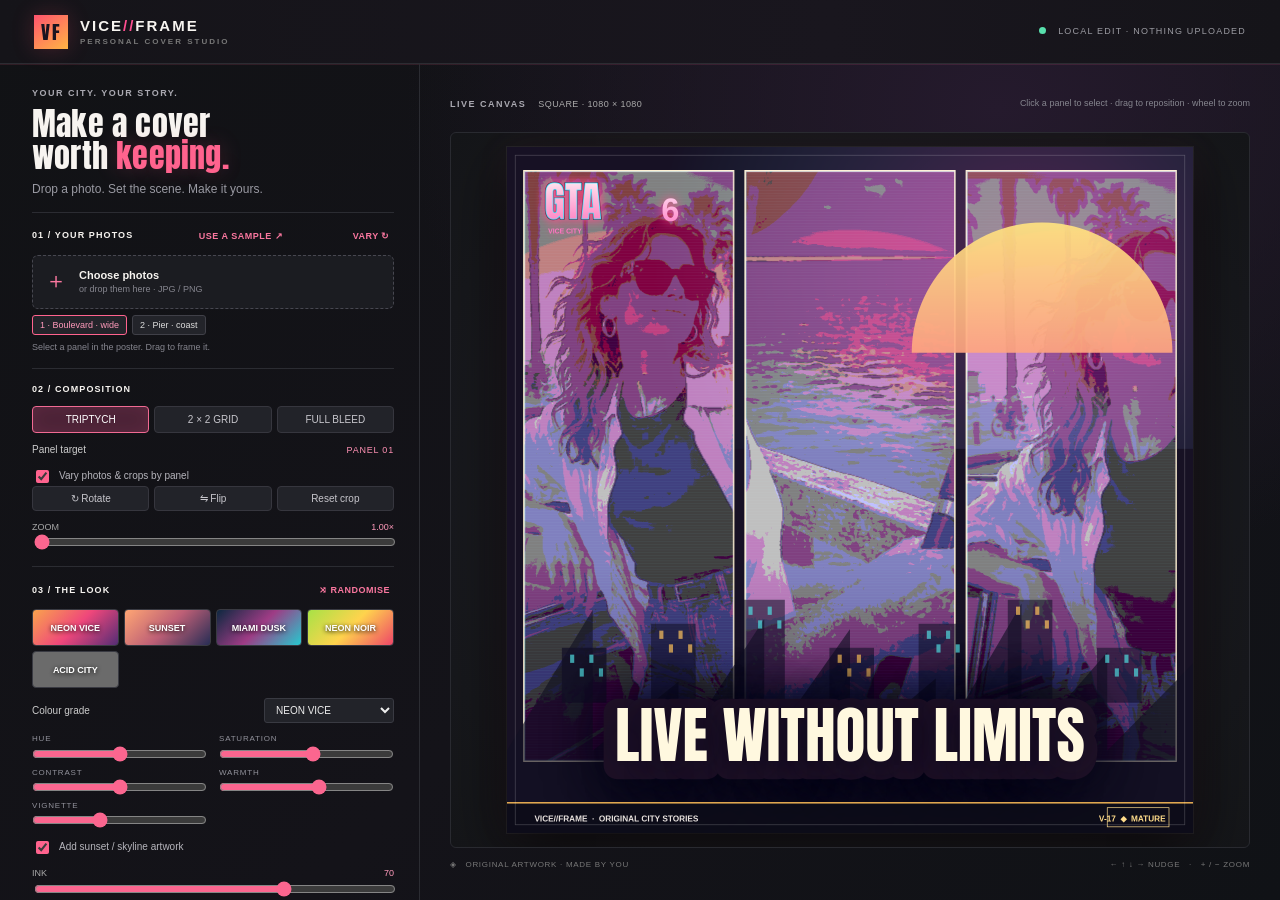
==== commit 6e6c4ee0: "art: add inked varied collage treatment" ====
--- a/app/index.html
+++ b/app/index.html
@@ -29,7 +29,7 @@
         <section class="block photos">
           <div class="blocktitle">
             <span>01 / YOUR PHOTOS</span
-            ><button id="samples" class="textbtn">LOAD 6 SAMPLE FRAMES ↗</button>
+            ><button id="samples" class="textbtn">USE A SAMPLE ↗</button><button id="vary" class="textbtn">VARY ↻</button>
           </div>
           <label class="drop" id="drop"
             ><input id="files" type="file" accept="image/*" multiple /><span
@@ -110,10 +110,8 @@
                 value="38"
             /></label>
           </div>
-          <label class="check"
-            ><input id="decor" type="checkbox" checked /> Add sunset / skyline
-            artwork</label
-          >
+          <label class="check"><input id="decor" type="checkbox" checked /> Add sunset / skyline artwork</label>
+          <label class="sliderlabel">INK <output id="inkOut">70</output><input id="ink" type="range" min="0" max="100" value="70" /></label>
         </section>
         <section class="block captionblock">
           <div class="blocktitle"><span>04 / THE HEADLINE</span></div>
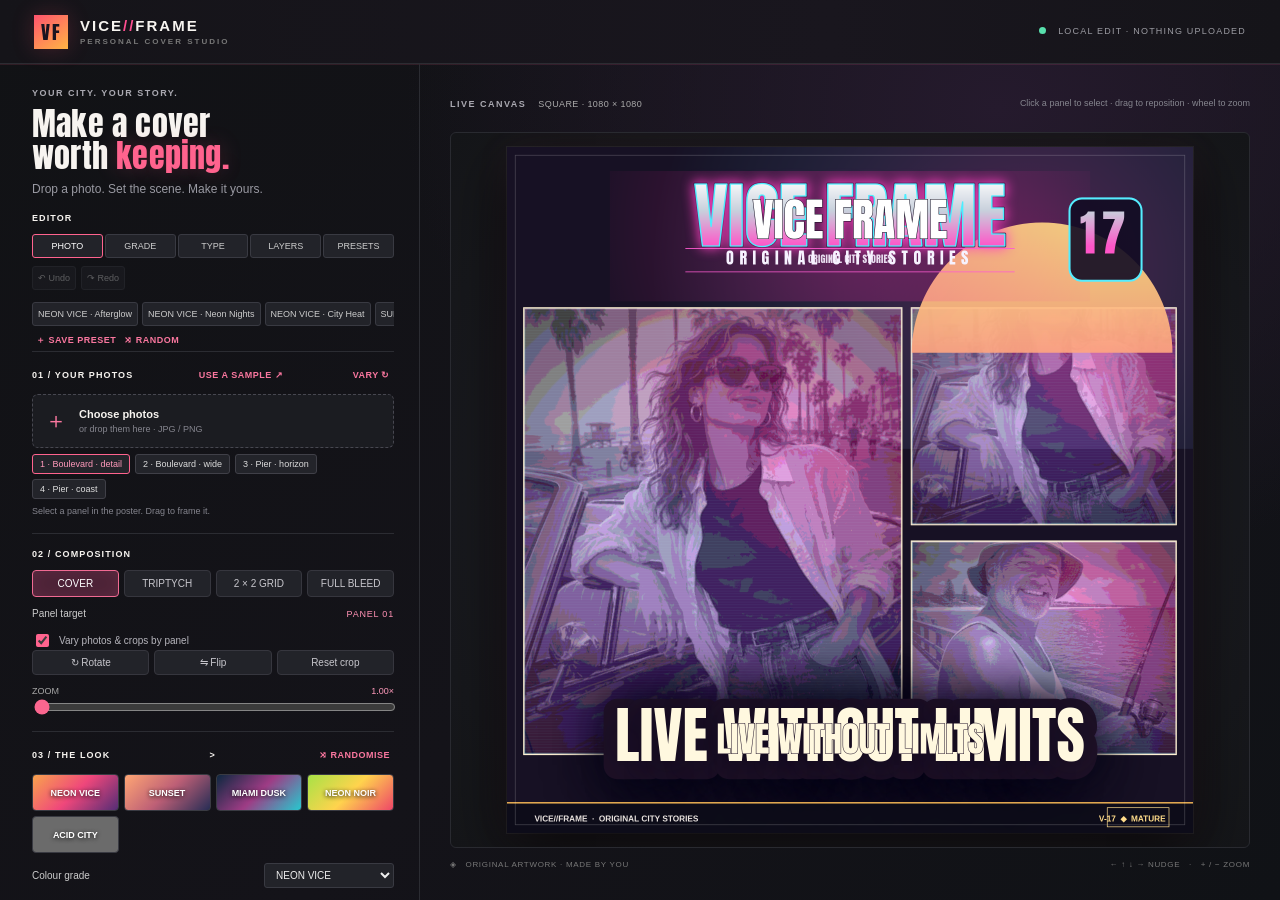
==== commit 12181f76: "Complete cover editor features and verify exports" ====
--- a/app/index.html
+++ b/app/index.html
@@ -26,7 +26,8 @@
           <h1>Make a cover<br />worth <em>keeping.</em></h1>
           <p>Drop a photo. Set the scene. Make it yours.</p>
         </div>
-        <section class="block photos">
+        <div class="blocktitle"><span>EDITOR</span></div><nav id="editorTabs" class="editor-tabs"><button data-pane="photos" class="active">PHOTO</button><button data-pane="look">GRADE</button><button data-pane="type">TYPE</button><button data-pane="layers">LAYERS</button><button data-pane="presets">PRESETS</button></nav><div class="historybar"><button id="undo" disabled>↶ Undo</button><button id="redo" disabled>↷ Redo</button></div><div id="presetStrip" class="preset-strip"></div><button id="savePreset" class="textbtn">＋ SAVE PRESET</button><button id="randomPreset" class="textbtn">⤨ RANDOM</button>
+        <section class="block photos" data-pane-content="photos">
           <div class="blocktitle">
             <span>01 / YOUR PHOTOS</span
             ><button id="samples" class="textbtn">USE A SAMPLE ↗</button><button id="vary" class="textbtn">VARY ↻</button>
@@ -45,7 +46,7 @@
             Select a panel in the poster. Drag to frame it.
           </div>
         </section>
-        <section class="block">
+        <section class="block" data-pane-content="photos">
           <div class="blocktitle"><span>02 / COMPOSITION</span></div>
           <div class="seg" id="layouts"></div>
           <div class="row">
@@ -62,9 +63,9 @@
             ><input id="zoom" type="range" min="1" max="3" step=".01" value="1"
           /></label>
         </section>
-        <section class="block">
+        <section class="block" data-pane-content="look">
           <div class="blocktitle">
-            <span>03 / THE LOOK</span
+            <span>03 / THE LOOK</span>
             ><button id="random" class="textbtn">⤨ RANDOMISE</button>
           </div>
           <div id="looks" class="lookgrid"></div>
@@ -113,7 +114,7 @@
           <label class="check"><input id="decor" type="checkbox" checked /> Add sunset / skyline artwork</label>
           <label class="sliderlabel">INK <output id="inkOut">70</output><input id="ink" type="range" min="0" max="100" value="70" /></label>
         </section>
-        <section class="block captionblock">
+        <section class="block captionblock" data-pane-content="type">
           <div class="blocktitle"><span>04 / THE HEADLINE</span></div>
           <input
             id="caption"
@@ -160,6 +161,7 @@
             /></label>
           </div>
         </section>
+        <section class="block" data-pane-content="layers"><div class="blocktitle"><span>05 / LAYERS</span></div><div id="layerList"></div><label class="sliderlabel">ROTATION <input id="layerRotate" type="range" min="-180" max="180" value="0"></label></section><section class="block" data-pane-content="presets"><div class="blocktitle"><span>06 / PRESETS</span></div><div id="presetLibrary"></div></section>
         <section class="block finalrow">
           <label>EXPORT SIZE<select id="size"></select></label
           ><button id="download" class="download">↓ &nbsp; DOWNLOAD PNG</button
--- a/app/style.css
+++ b/app/style.css
@@ -1,3 +1,5 @@
+/* feature controls */
+.editor-tabs{display:flex;gap:2px;margin:8px 0}.editor-tabs button,.historybar button,.preset-chip{background:#222329;border:1px solid #393a42;color:#ccc;padding:6px 5px;border-radius:3px;font-size:9px;cursor:pointer}.editor-tabs button{flex:1}.editor-tabs button.active{border-color:#ff638e;color:#fff}.historybar{display:flex;gap:5px;margin-bottom:8px}.historybar button:disabled{opacity:.4}.preset-strip{display:flex;gap:4px;overflow:auto;padding:4px 0}.preset-chip{white-space:nowrap}[data-pane-content][hidden]{display:none!important}
 @font-face {
   font-family: Anton;
   src: url("fonts/Anton.ttf") format("truetype");
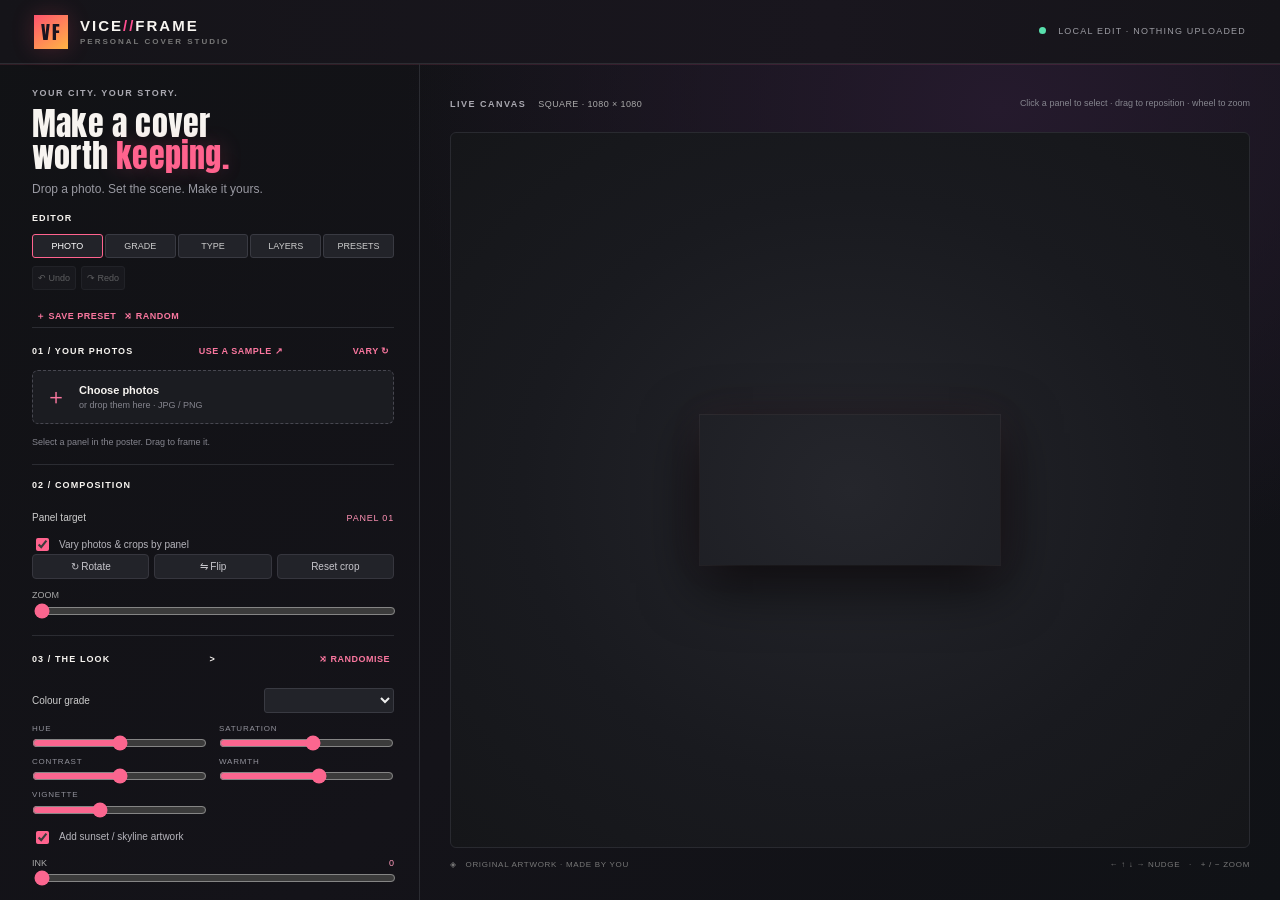
==== commit 9a36f289: "Refresh cover art direction and defaults" ====
--- a/app/index.html
+++ b/app/index.html
@@ -112,7 +112,7 @@
             /></label>
           </div>
           <label class="check"><input id="decor" type="checkbox" checked /> Add sunset / skyline artwork</label>
-          <label class="sliderlabel">INK <output id="inkOut">70</output><input id="ink" type="range" min="0" max="100" value="70" /></label>
+          <label class="sliderlabel">INK <output id="inkOut">0</output><input id="ink" type="range" min="0" max="100" value="0" /></label>
         </section>
         <section class="block captionblock" data-pane-content="type">
           <div class="blocktitle"><span>04 / THE HEADLINE</span></div>
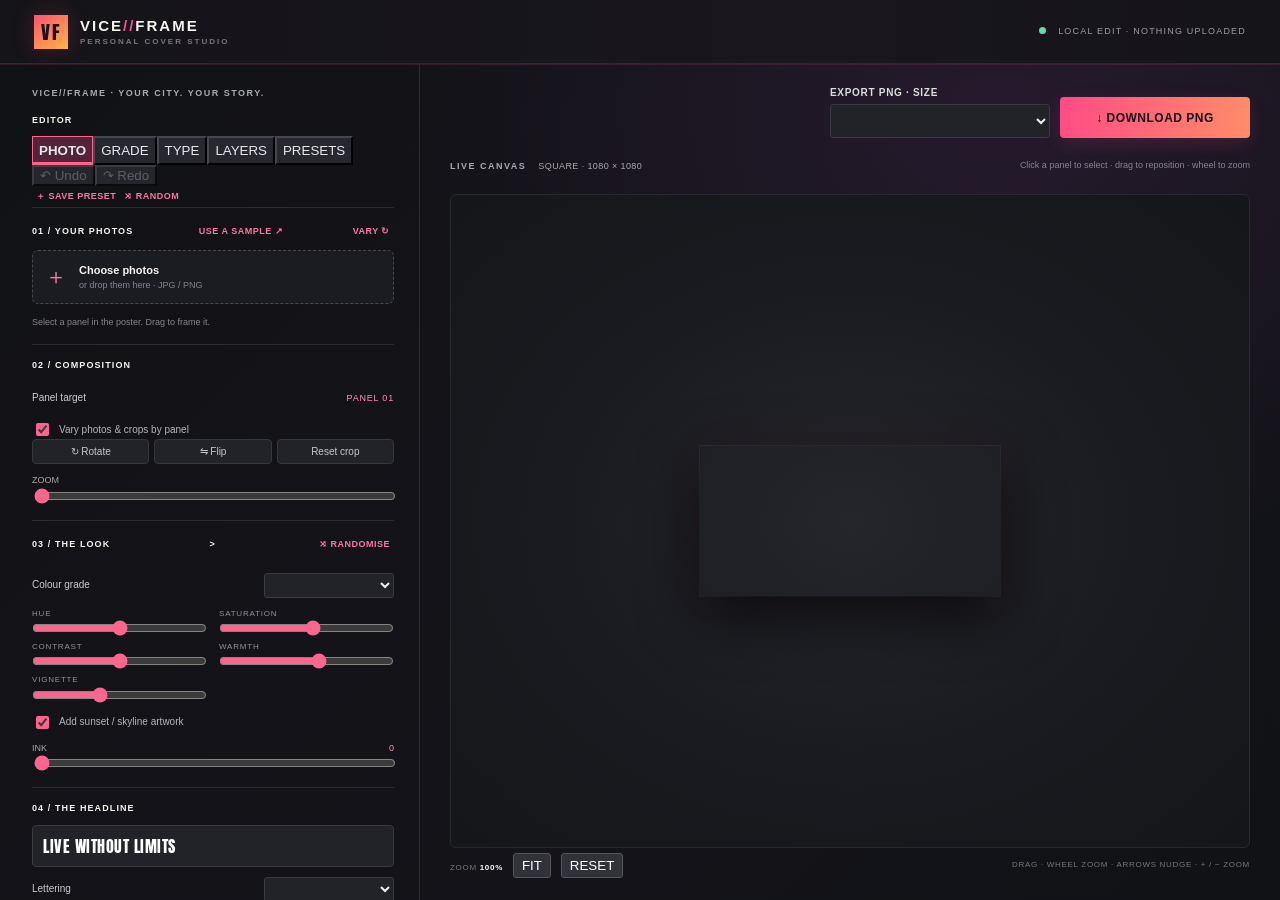
==== commit 33010ae0: "Improve editor export and collage controls" ====
--- a/app/index.html
+++ b/app/index.html
@@ -21,11 +21,7 @@
     </header>
     <main class="workspace">
       <aside class="sidebar">
-        <div class="intro">
-          <div class="eyebrow">YOUR CITY. YOUR STORY.</div>
-          <h1>Make a cover<br />worth <em>keeping.</em></h1>
-          <p>Drop a photo. Set the scene. Make it yours.</p>
-        </div>
+        <div class="intro"><div class="eyebrow">VICE//FRAME · YOUR CITY. YOUR STORY.</div></div>
         <div class="blocktitle"><span>EDITOR</span></div><nav id="editorTabs" class="editor-tabs"><button data-pane="photos" class="active">PHOTO</button><button data-pane="look">GRADE</button><button data-pane="type">TYPE</button><button data-pane="layers">LAYERS</button><button data-pane="presets">PRESETS</button></nav><div class="historybar"><button id="undo" disabled>↶ Undo</button><button id="redo" disabled>↷ Redo</button></div><div id="presetStrip" class="preset-strip"></div><button id="savePreset" class="textbtn">＋ SAVE PRESET</button><button id="randomPreset" class="textbtn">⤨ RANDOM</button>
         <section class="block photos" data-pane-content="photos">
           <div class="blocktitle">
@@ -49,9 +45,7 @@
         <section class="block" data-pane-content="photos">
           <div class="blocktitle"><span>02 / COMPOSITION</span></div>
           <div class="seg" id="layouts"></div>
-          <div class="row">
-            <label>Panel target</label><span id="selectedName">PANEL 01</span>
-          </div>
+          <div class="row"><label>Panel target</label><span id="selectedName">PANEL 01</span></div><div id="panelPicker" class="panel-picker" aria-label="Select panel"></div>
           <label class="check vary-check"><input id="varyPanels" type="checkbox" checked /> Vary photos &amp; crops by panel</label>
           <div class="buttonrow">
             <button id="rotate">↻ Rotate</button
@@ -169,6 +163,7 @@
         </section>
       </aside>
       <section class="stage">
+        <div class="stage-export"><label>EXPORT PNG · SIZE<select id="size"></select></label><button id="download" class="download">↓ DOWNLOAD PNG</button></div>
         <div class="stagehead">
           <div>
             <span class="eyebrow">LIVE CANVAS</span
@@ -182,10 +177,7 @@
           <canvas id="poster" aria-label="Poster preview"></canvas>
           <div id="toast" role="status"></div>
         </div>
-        <div class="stagefoot">
-          <span>◈ &nbsp; ORIGINAL ARTWORK · MADE BY YOU</span
-          ><span>← ↑ ↓ → NUDGE &nbsp; · &nbsp; + / − ZOOM</span>
-        </div>
+        <div class="stagefoot"><span>ZOOM <b id="stageZoom">100%</b> <button id="fitView">FIT</button> <button id="resetView">RESET</button></span><span>DRAG · WHEEL ZOOM · ARROWS NUDGE · + / − ZOOM</span></div>
       </section>
     </main>
   </body>
--- a/app/style.css
+++ b/app/style.css
@@ -1,5 +1,5 @@
-/* feature controls */
-.editor-tabs{display:flex;gap:2px;margin:8px 0}.editor-tabs button,.historybar button,.preset-chip{background:#222329;border:1px solid #393a42;color:#ccc;padding:6px 5px;border-radius:3px;font-size:9px;cursor:pointer}.editor-tabs button{flex:1}.editor-tabs button.active{border-color:#ff638e;color:#fff}.historybar{display:flex;gap:5px;margin-bottom:8px}.historybar button:disabled{opacity:.4}.preset-strip{display:flex;gap:4px;overflow:auto;padding:4px 0}.preset-chip{white-space:nowrap}[data-pane-content][hidden]{display:none!important}
+  .intro{padding:0 0 4px}.editor-tabs button{color:#e8e6eb;background:#27282f;border-color:#45464f;min-height:29px}.editor-tabs button.active{background:#53233a;border:1px solid #ff638e;box-shadow:inset 0 -2px #ff638e;font-weight:900}.editor-tabs button:not(.active):hover{border-color:#aaa;color:#fff}.historybar button{color:#fff;background:#303139;border-color:#52535c}.historybar button:disabled{color:#85858e;opacity:.65}.preset-strip{flex-wrap:wrap;overflow:visible}.preset-chip{flex:0 0 auto}.panel-picker{display:flex;gap:5px;flex-wrap:wrap;margin:-4px 0 8px}.panel-picker button{background:#25262d;color:#ddd;border:1px solid #555660;border-radius:3px;padding:5px 9px;font-size:10px;font-weight:800;cursor:pointer}.panel-picker button.active{background:#ff638e;color:#21121b;border-color:#ffd1de;box-shadow:0 0 10px #ff638e77}.stage-export{display:flex;align-items:end;justify-content:flex-end;gap:10px;padding:0 0 10px}.stage-export label{font-size:10px;color:#ddd;font-weight:800;letter-spacing:.7px}.stage-export select{display:block;min-width:220px;margin-top:4px;font-size:12px;padding:8px}.stage-export .download{height:41px;min-width:190px;font-size:12px}.stagefoot{color:#c4c3ca;font-size:10px}.stagefoot button{margin-left:7px;background:#303139;color:#fff;border:1px solid #555;border-radius:3px;padding:4px 8px}.stagefoot b{color:#fff}.photo-chip{display:flex;align-items:center;gap:6px;padding:3px}.photo-chip canvas{width:48px;height:34px;object-fit:cover;border-radius:2px;box-shadow:none}.photo-chip.active{border-color:#ff638e;box-shadow:0 0 8px #ff638e55}
+
 @font-face {
   font-family: Anton;
   src: url("fonts/Anton.ttf") format("truetype");
